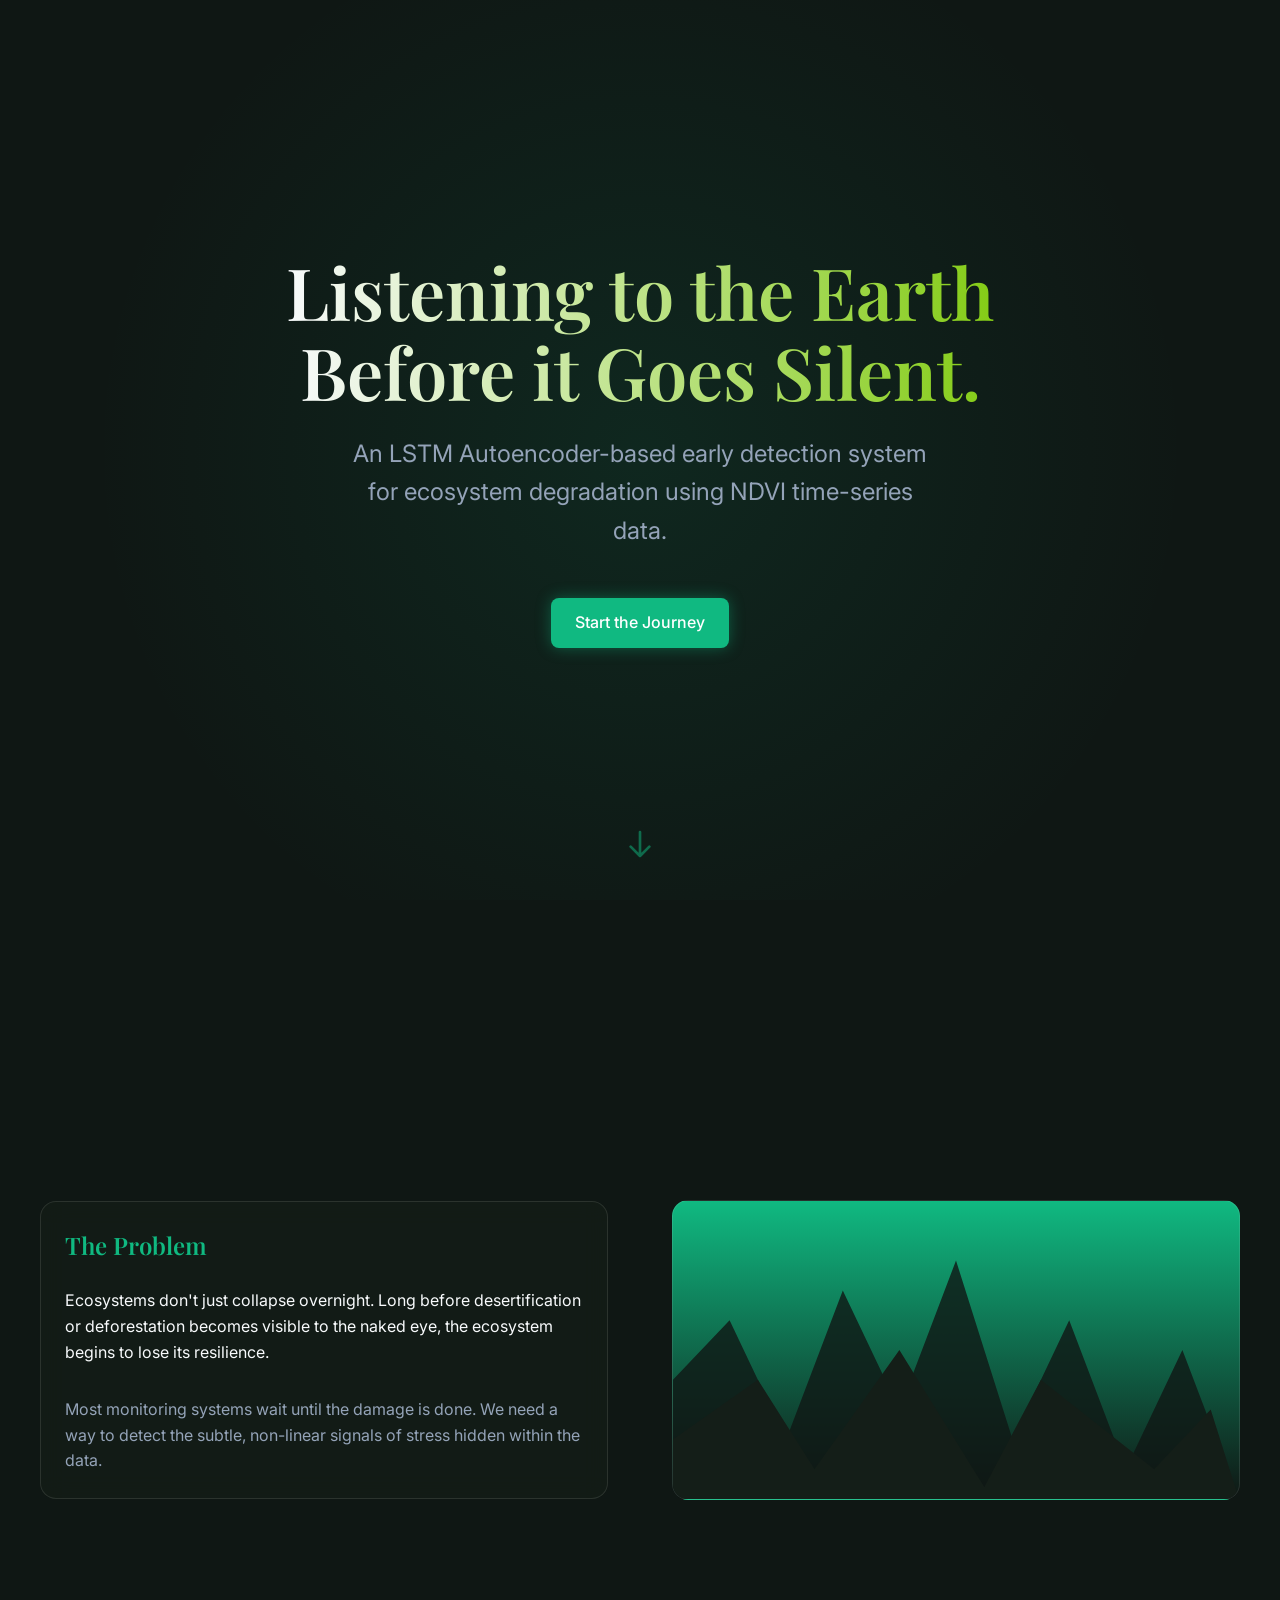
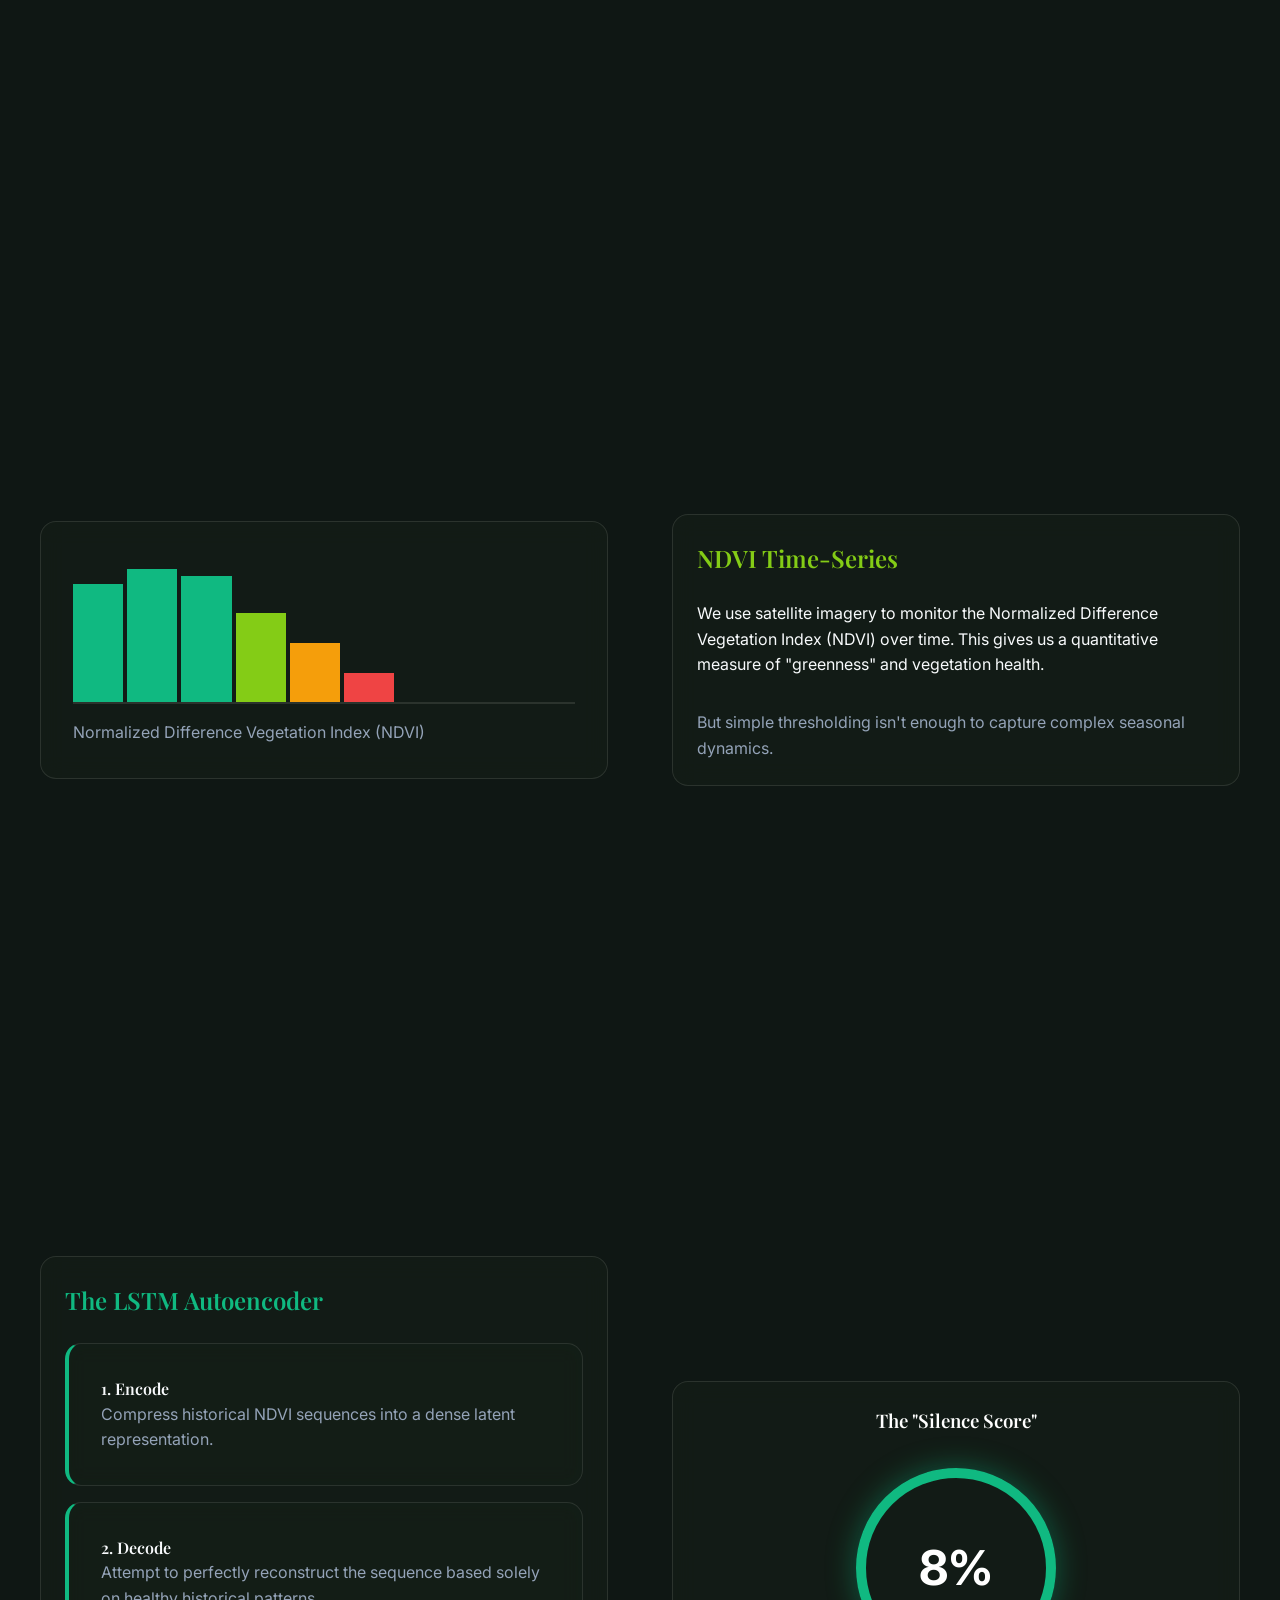
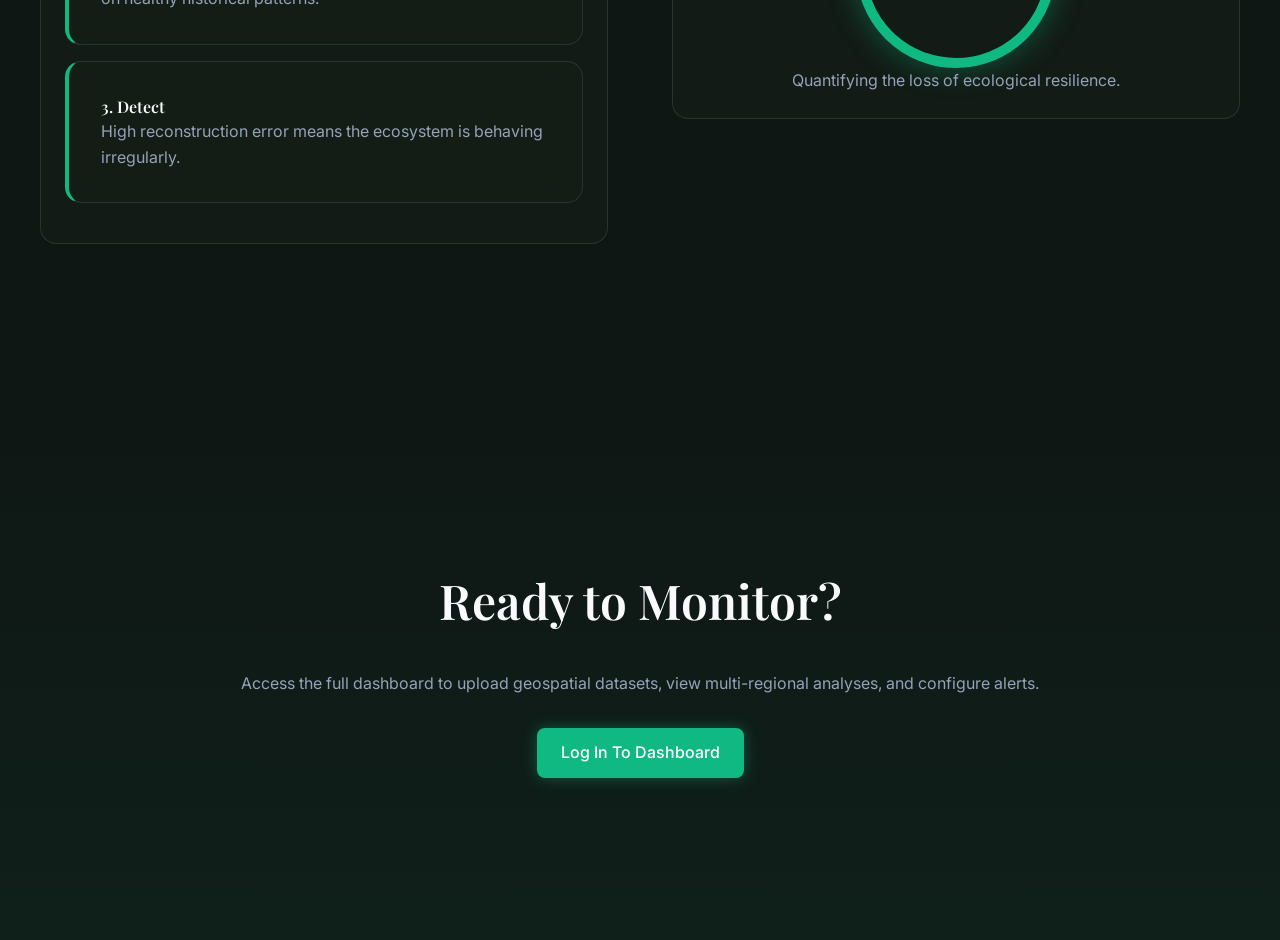
==== frontend/index.html @ f8a60e17 "Initial commit of EchoSense project: Machine Learning backend and Premium Dashboard UI" ====
<!DOCTYPE html>
<html lang="en">
<head>
    <meta charset="UTF-8">
    <meta name="viewport" content="width=device-width, initial-scale=1.0">
    <title>EchoSense | Listening to the Earth</title>
    <!-- Google Fonts -->
    <link href="https://fonts.googleapis.com/css2?family=Inter:wght@300;400;500;600&family=Playfair+Display:wght@400;600;700&display=swap" rel="stylesheet">
    <!-- CSS -->
    <link rel="stylesheet" href="css/global.css">
    <link rel="stylesheet" href="css/landing.css">
</head>
<body>

    <!-- Hero Section -->
    <section class="hero-section" id="hero">
        <h1 class="hero-title">Listening to the Earth<br>Before it Goes Silent.</h1>
        <p class="hero-subtitle">An LSTM Autoencoder-based early detection system for ecosystem degradation using NDVI time-series data.</p>
        <a href="#problem" class="btn btn-primary">Start the Journey</a>
        
        <div class="scroll-indicator">
            <svg xmlns="http://www.w3.org/2000/svg" fill="none" viewBox="0 0 24 24" stroke="currentColor">
                <path stroke-linecap="round" stroke-linejoin="round" stroke-width="2" d="M19 14l-7 7m0 0l-7-7m7 7V3" />
            </svg>
        </div>
    </section>

    <!-- Story Section 1: The Problem -->
    <section class="story-section" id="problem">
        <div class="story-container">
            <div class="story-content">
                <div class="glass-panel">
                    <h2 class="text-emerald mb-3">The Problem</h2>
                    <p class="mb-4">Ecosystems don't just collapse overnight. Long before desertification or deforestation becomes visible to the naked eye, the ecosystem begins to lose its resilience.</p>
                    <p class="text-muted">Most monitoring systems wait until the damage is done. We need a way to detect the subtle, non-linear signals of stress hidden within the data.</p>
                </div>
            </div>
            <div class="story-visual glass-panel" style="padding: 0; overflow: hidden; height: 300px; background: linear-gradient(to bottom, #10b981 0%, #0f1714 100%); display: flex; align-items: flex-end;">
                <!-- Abstract Representation of fading forest -->
                <svg viewBox="0 0 100 50" preserveAspectRatio="none" style="width: 100%; height: 100%;">
                    <path d="M0,50 L0,30 L10,20 L20,40 L30,15 L40,35 L50,10 L60,40 L70,20 L80,45 L90,25 L100,50 Z" fill="#0f1714" opacity="0.8"/>
                    <path d="M0,50 L0,40 L15,30 L25,45 L40,25 L55,48 L65,30 L85,45 L95,35 L100,50 Z" fill="#141E18" />
                </svg>
            </div>
        </div>
    </section>

    <!-- Story Section 2: The Data -->
    <section class="story-section" id="data">
        <div class="story-container">
            <div class="story-visual glass-panel" style="padding: 2rem; display: flex; flex-direction: column; justify-content: center;">
                <div style="display: flex; gap: 4px; align-items: flex-end; height: 150px; border-bottom: 2px solid var(--border-subtle);">
                    <!-- Fake Bar Chart Array -->
                    <div style="width: 10%; background: var(--primary-emerald); height: 80%;"></div>
                    <div style="width: 10%; background: var(--primary-emerald); height: 90%;"></div>
                    <div style="width: 10%; background: var(--primary-emerald); height: 85%;"></div>
                    <div style="width: 10%; background: var(--accent-sage); height: 60%;"></div>
                    <div style="width: 10%; background: var(--alert-yellow); height: 40%;"></div>
                    <div style="width: 10%; background: var(--alert-red); height: 20%;"></div>
                </div>
                <p class="text-center mt-3 text-muted" style="margin-top: 1rem;">Normalized Difference Vegetation Index (NDVI)</p>
            </div>
            <div class="story-content">
                <div class="glass-panel">
                    <h2 class="text-sage mb-3">NDVI Time-Series</h2>
                    <p class="mb-4">We use satellite imagery to monitor the Normalized Difference Vegetation Index (NDVI) over time. This gives us a quantitative measure of "greenness" and vegetation health.</p>
                    <p class="text-muted">But simple thresholding isn't enough to capture complex seasonal dynamics.</p>
                </div>
            </div>
        </div>
    </section>

    <!-- Story Section 3: AI Solution -->
    <section class="story-section" id="solution">
        <div class="story-container">
            <div class="story-content">
                <div class="glass-panel">
                    <h2 class="text-emerald mb-3">The LSTM Autoencoder</h2>
                    <div class="concept-card">
                        <h4>1. Encode</h4>
                        <p class="text-muted text-sm">Compress historical NDVI sequences into a dense latent representation.</p>
                    </div>
                    <div class="concept-card">
                        <h4>2. Decode</h4>
                        <p class="text-muted text-sm">Attempt to perfectly reconstruct the sequence based solely on healthy historical patterns.</p>
                    </div>
                    <div class="concept-card">
                        <h4>3. Detect</h4>
                        <p class="text-muted text-sm">High reconstruction error means the ecosystem is behaving irregularly.</p>
                    </div>
                </div>
            </div>
            <div class="story-visual glass-panel" style="display:flex; flex-direction: column; align-items: center;">
                <h3 class="mb-4" style="color: white;">The "Silence Score"</h3>
                <div style="width: 200px; height: 200px; border-radius: 50%; border: 10px solid #10b981; display: flex; align-items: center; justify-content: center; box-shadow: 0 0 30px rgba(16, 185, 129, 0.4);">
                    <span style="font-size: 3rem; font-weight: bold; color: white;">8%</span>
                </div>
                <p class="text-muted mt-4 text-center">Quantifying the loss of ecological resilience.</p>
            </div>
        </div>
    </section>

    <!-- CTA Section -->
    <section class="cta-section">
        <h2 class="mb-4" style="font-size: 3rem;">Ready to Monitor?</h2>
        <p class="text-muted mb-4 max-w-2xl">Access the full dashboard to upload geospatial datasets, view multi-regional analyses, and configure alerts.</p>
        <div style="display: flex; gap: 1rem;">
            <a href="login.html" class="btn btn-primary">Log In To Dashboard</a>
        </div>
    </section>

    <!-- Scripts -->
    <script src="js/scripts.js"></script>
</body>
</html>
---- frontend/css/global.css ----
/* Reset and Base Variables */
* {
    margin: 0;
    padding: 0;
    box-sizing: border-box;
    font-family: 'Inter', -apple-system, BlinkMacSystemFont, sans-serif;
}

:root {
    --bg-dark: #0f1714;
    --bg-card: rgba(20, 30, 24, 0.7);
    --border-subtle: rgba(255, 255, 255, 0.1);
    
    --primary-emerald: #10b981;
    --primary-hover: #059669;
    --accent-sage: #84cc16;
    
    --alert-red: #ef4444;
    --alert-yellow: #f59e0b;
    
    --text-main: #f8fafc;
    --text-muted: #94a3b8;
    
    --glow-emerald: 0 0 15px rgba(16, 185, 129, 0.4);
    --transition-smooth: all 0.3s cubic-bezier(0.4, 0, 0.2, 1);
}

body {
    background-color: var(--bg-dark);
    color: var(--text-main);
    overflow-x: hidden;
    line-height: 1.6;
}

h1, h2, h3, h4, h5, h6 {
    font-family: 'Playfair Display', serif;
    font-weight: 600;
}

/* Glassmorphism Utilities */
.glass-panel {
    background: var(--bg-card);
    backdrop-filter: blur(12px);
    -webkit-backdrop-filter: blur(12px);
    border: 1px solid var(--border-subtle);
    border-radius: 16px;
    padding: 24px;
}

/* Buttons */
.btn {
    display: inline-flex;
    align-items: center;
    justify-content: center;
    padding: 12px 24px;
    border-radius: 8px;
    font-weight: 500;
    font-size: 1rem;
    transition: var(--transition-smooth);
    cursor: pointer;
    text-decoration: none;
    border: none;
}

.btn-primary {
    background-color: var(--primary-emerald);
    color: #fff;
    box-shadow: var(--glow-emerald);
}

.btn-primary:hover {
    background-color: var(--primary-hover);
    transform: translateY(-2px);
    box-shadow: 0 0 25px rgba(16, 185, 129, 0.6);
}

.btn-outline {
    background: transparent;
    color: var(--primary-emerald);
    border: 1px solid var(--primary-emerald);
}

.btn-outline:hover {
    background: rgba(16, 185, 129, 0.1);
}

/* Utility Classes */
.text-emerald { color: var(--primary-emerald); }
.text-sage { color: var(--accent-sage); }
.text-muted { color: var(--text-muted); }
.mb-1 { margin-bottom: 0.5rem; }
.mb-2 { margin-bottom: 1rem; }
.mb-3 { margin-bottom: 1.5rem; }
.mb-4 { margin-bottom: 2rem; }

/* Custom Scrollbar */
::-webkit-scrollbar {
    width: 8px;
}
::-webkit-scrollbar-track {
    background: var(--bg-dark);
}
::-webkit-scrollbar-thumb {
    background: #2a3d34;
    border-radius: 4px;
}
::-webkit-scrollbar-thumb:hover {
    background: var(--primary-emerald);
}
---- frontend/css/landing.css ----
/* Landing Page Specific Styles */
.hero-section {
    min-height: 100vh;
    display: flex;
    flex-direction: column;
    justify-content: center;
    align-items: center;
    text-align: center;
    padding: 2rem;
    position: relative;
    background: radial-gradient(circle at center, rgba(16, 185, 129, 0.1) 0%, transparent 70%);
}

.hero-title {
    font-size: 4.5rem;
    line-height: 1.1;
    margin-bottom: 1.5rem;
    background: linear-gradient(to right, #f8fafc, #84cc16);
    -webkit-background-clip: text;
    -webkit-text-fill-color: transparent;
    opacity: 0;
    transform: translateY(30px);
    animation: fadeInUp 1s ease forwards 0.3s;
}

.hero-subtitle {
    font-size: 1.5rem;
    color: var(--text-muted);
    max-width: 600px;
    margin-bottom: 3rem;
    opacity: 0;
    transform: translateY(30px);
    animation: fadeInUp 1s ease forwards 0.6s;
}

.scroll-indicator {
    position: absolute;
    bottom: 2rem;
    left: 50%;
    transform: translateX(-50%);
    animation: bounce 2s infinite;
    opacity: 0.5;
}

.scroll-indicator svg {
    width: 32px;
    height: 32px;
    stroke: var(--primary-emerald);
}

/* Story Sections */
.story-section {
    min-height: 100vh;
    padding: 6rem 2rem;
    display: flex;
    align-items: center;
    justify-content: center;
}

.story-container {
    max-width: 1200px;
    width: 100%;
    display: grid;
    grid-template-columns: 1fr 1fr;
    gap: 4rem;
    align-items: center;
}

.story-content {
    opacity: 0;
    transform: translateX(-50px);
    transition: all 0.8s ease;
}

.story-visual {
    opacity: 0;
    transform: translateX(50px);
    transition: all 0.8s ease;
    display: flex;
    justify-content: center;
}

.story-visual img {
    width: 100%;
    border-radius: 20px;
    box-shadow: var(--glow-emerald);
}

/* Scroll Animation Classes */
.is-visible .story-content,
.is-visible .story-visual {
    opacity: 1;
    transform: translateX(0);
}

.concept-card {
    background: var(--bg-card);
    border: 1px solid var(--border-subtle);
    padding: 2rem;
    border-radius: 16px;
    backdrop-filter: blur(10px);
    margin-bottom: 1rem;
    border-left: 4px solid var(--primary-emerald);
}

.cta-section {
    min-height: 60vh;
    display: flex;
    flex-direction: column;
    justify-content: center;
    align-items: center;
    text-align: center;
    background: linear-gradient(180deg, transparent, rgba(16, 185, 129, 0.05));
}

/* Animations */
@keyframes fadeInUp {
    to {
        opacity: 1;
        transform: translateY(0);
    }
}

@keyframes bounce {
    0%, 20%, 50%, 80%, 100% { transform: translateY(0) translateX(-50%); }
    40% { transform: translateY(-20px) translateX(-50%); }
    60% { transform: translateY(-10px) translateX(-50%); }
}

/* Responsive */
@media (max-width: 768px) {
    .story-container {
        grid-template-columns: 1fr;
    }
    .hero-title {
        font-size: 3rem;
    }
}
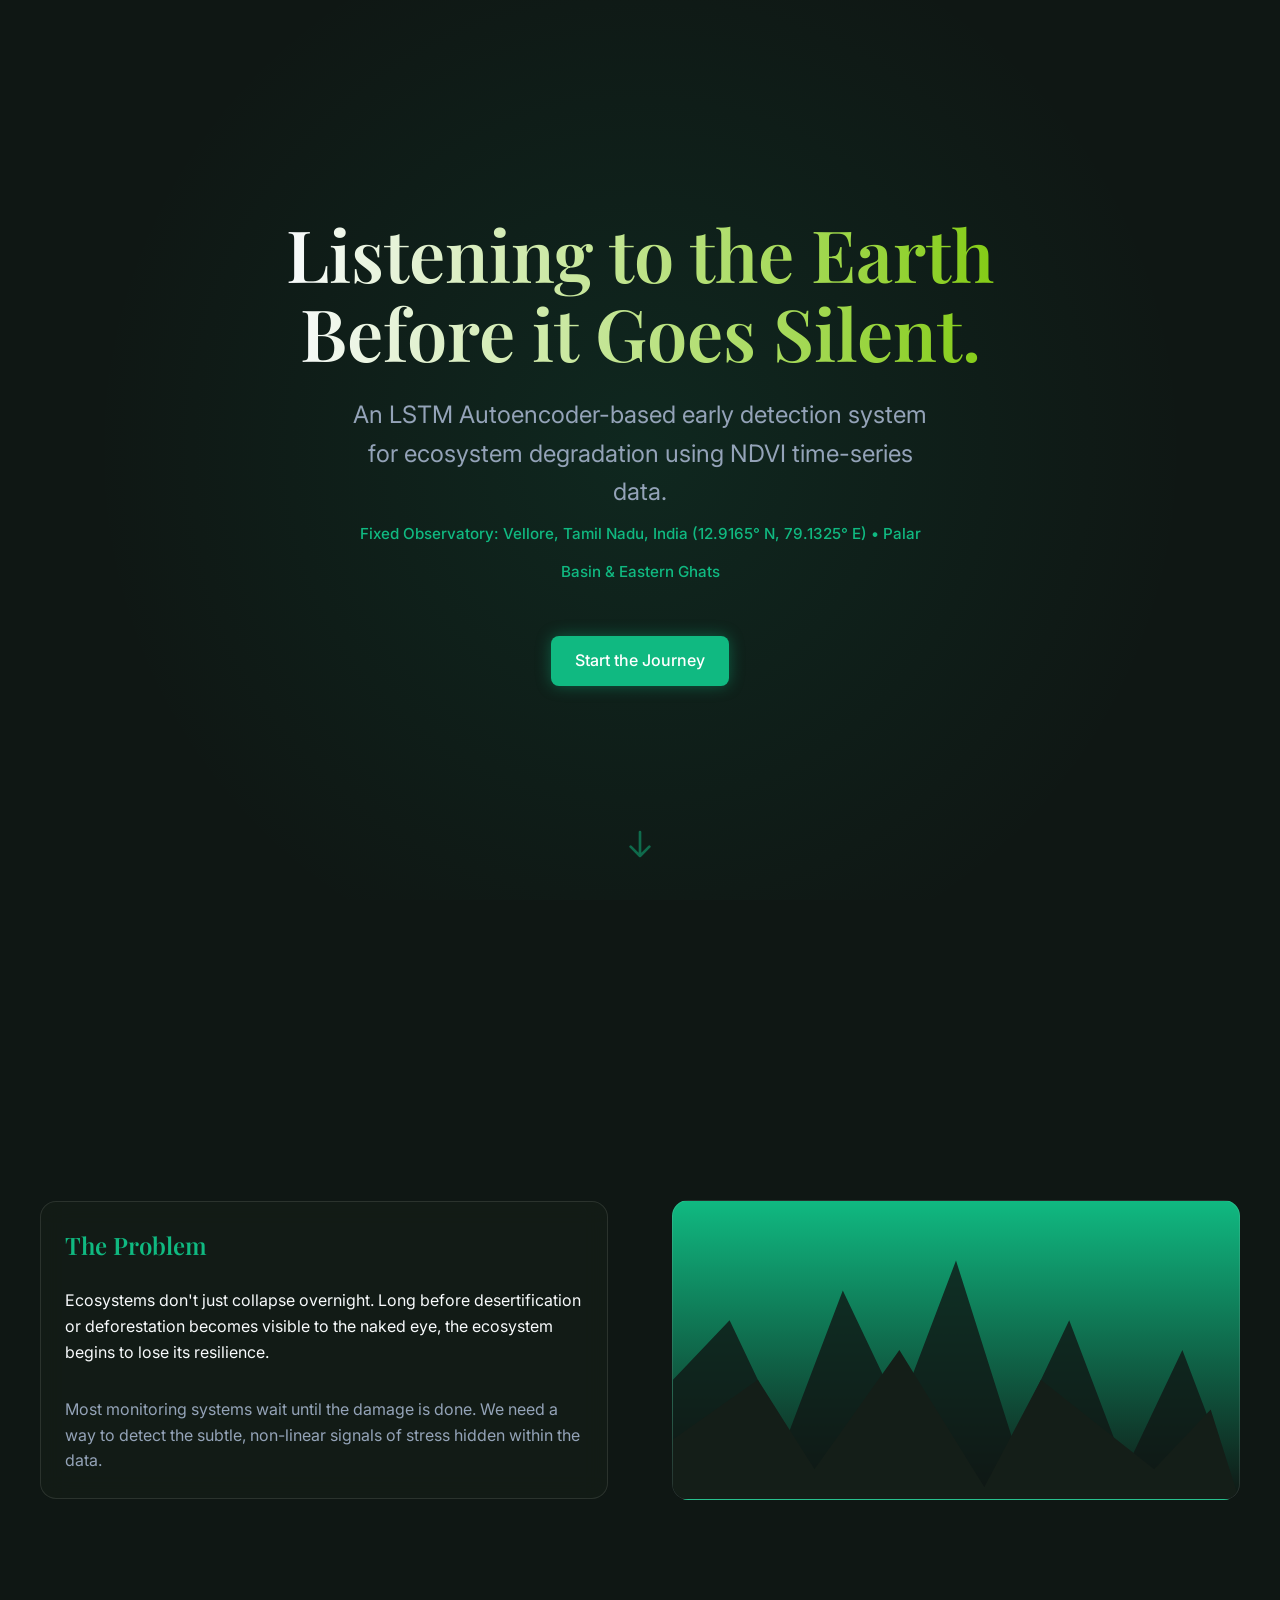
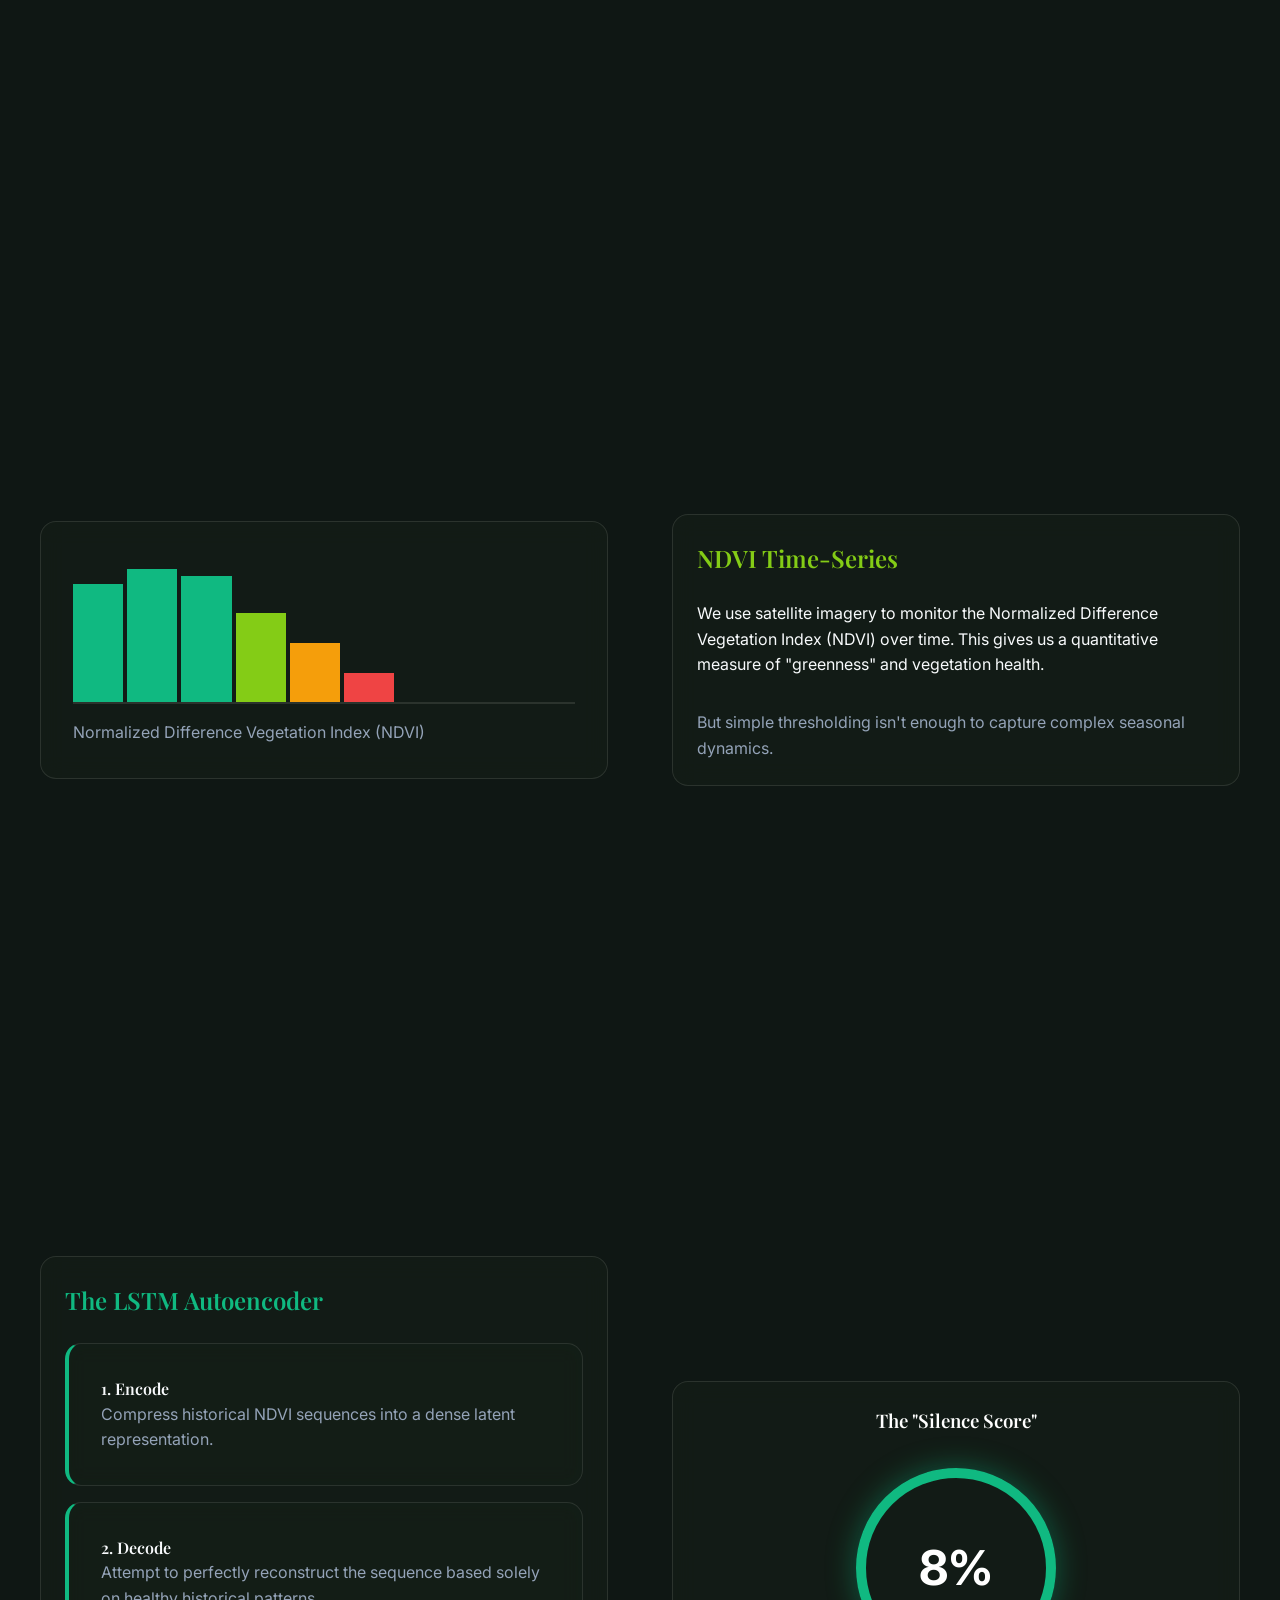
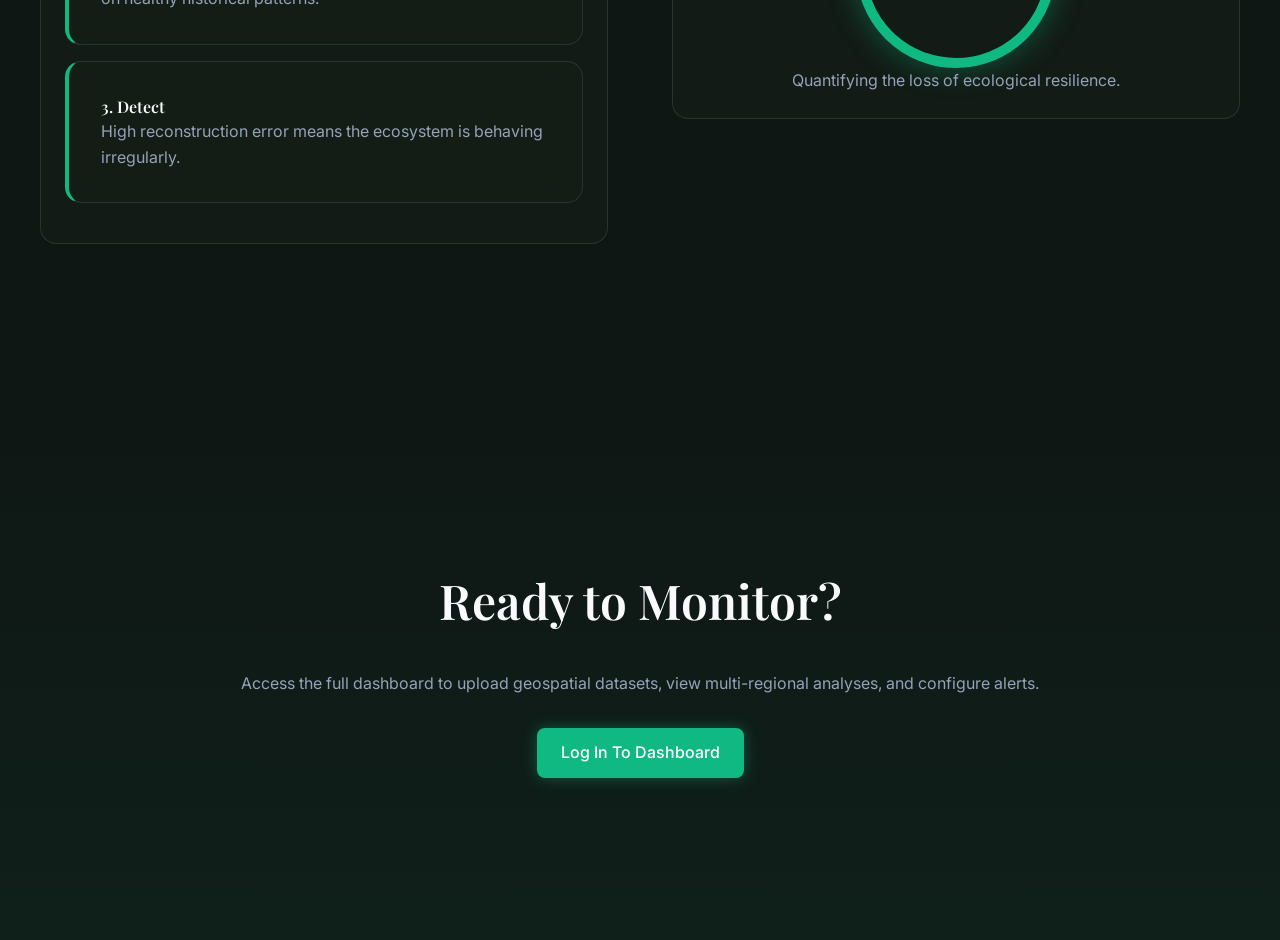
==== commit 2ae8b4cc: "Initial commit: EchoSense EDA and ecosystem monitoring" ====
--- a/frontend/index.html
+++ b/frontend/index.html
@@ -15,7 +15,7 @@
     <!-- Hero Section -->
     <section class="hero-section" id="hero">
         <h1 class="hero-title">Listening to the Earth<br>Before it Goes Silent.</h1>
-        <p class="hero-subtitle">An LSTM Autoencoder-based early detection system for ecosystem degradation using NDVI time-series data.</p>
+        <p class="hero-subtitle">An LSTM Autoencoder-based early detection system for ecosystem degradation using NDVI time-series data.<br><span style="color: var(--primary-emerald); font-size: 0.95rem; font-weight: 500;">Fixed Observatory: Vellore, Tamil Nadu, India (12.9165° N, 79.1325° E) • Palar Basin & Eastern Ghats</span></p>
         <a href="#problem" class="btn btn-primary">Start the Journey</a>
         
         <div class="scroll-indicator">
